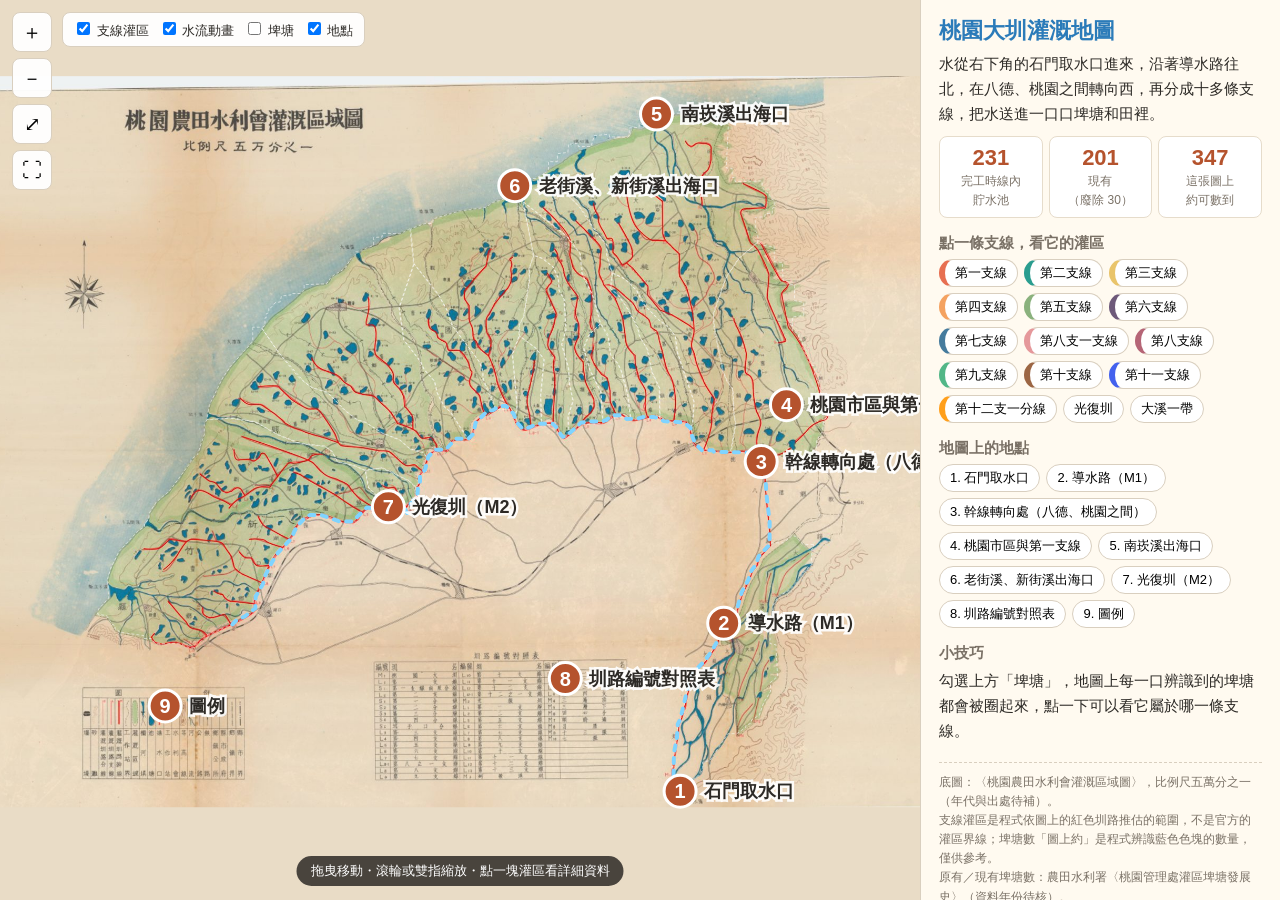
==== map.html @ bcb312eb "Add files via upload" ====
<!DOCTYPE html>
<html lang="zh-Hant">
<head>
<meta charset="utf-8">
<meta name="viewport" content="width=device-width, initial-scale=1">
<title>一水千田｜互動灌溉地圖</title>
<style>
  * { box-sizing: border-box; }
  html, body { margin: 0; height: 100%; font-family: "Microsoft JhengHei", "PingFang TC", sans-serif; color: #2d2a26; background: #2d2a26; }
  .app { display: flex; height: 100%; }
  .stage { position: relative; flex: 1; overflow: hidden; touch-action: none; cursor: grab; background: #e9dcc6; }
  .stage.dragging { cursor: grabbing; }
  svg { width: 100%; height: 100%; display: block; user-select: none; }

  /* ---- 圖層樣式 ---- */
  .rg { fill: rgba(255,255,255,0); stroke: rgba(255,255,255,.85); stroke-dasharray: 14 10; stroke-width: 3; cursor: pointer; transition: fill .2s; }
  .rg:hover { fill: rgba(43,123,185,.18); }
  .hide-regions .rg { stroke: none; }
  .flow { fill: none; stroke: #7fd4ff; stroke-linecap: round; stroke-dasharray: 24 36; animation: flow 1.6s linear infinite; pointer-events: none; }
  @keyframes flow { to { stroke-dashoffset: -60; } }
  .hide-flow .flow { display: none; }
  .pond { fill: rgba(43,123,185,0); stroke: #ffe066; stroke-width: 2.5; cursor: pointer; }
  .pond:hover, .pond.on { fill: rgba(255,224,102,.5); }
  .hide-ponds .pond { display: none; }
  .hide-pois .poi { display: none; }
  .poi { cursor: pointer; }
  .poi circle { fill: #b5532d; stroke: white; stroke-width: 3; }
  .poi text { fill: white; font-weight: bold; font-size: 20px; text-anchor: middle; dominant-baseline: central; pointer-events: none; }
  .poi .lb { fill: #2d2a26; font-size: 18px; text-anchor: start; paint-order: stroke; stroke: rgba(255,255,255,.9); stroke-width: 5px; font-weight: bold; }
  .poi.on circle { fill: #2b7bb9; }
  #dim { fill: rgba(20,18,15,.55); opacity: 0; pointer-events: none; transition: opacity .35s; }
  .selected #dim { opacity: 1; }
  #lift { transition: transform .45s cubic-bezier(.2,1.4,.4,1); pointer-events: none; }
  #liftEdge { fill: none; stroke: white; stroke-width: 5; }
  .branch { fill: #fff; stroke: #2b7bb9; stroke-width: 1.5; }

  /* ---- 控制列 ---- */
  .tools { position: absolute; left: 12px; top: 12px; display: flex; flex-direction: column; gap: 6px; z-index: 5; }
  .tools button, .layers { background: rgba(255,255,255,.95); border: 1px solid #d9cfbf; border-radius: 8px; font: inherit; }
  .tools button { width: 40px; height: 40px; font-size: 20px; cursor: pointer; }
  .layers { position: absolute; left: 62px; top: 12px; padding: 6px 10px; font-size: 13px; z-index: 5; display: flex; gap: 10px; flex-wrap: wrap; max-width: calc(100% - 80px); }
  .layers label { white-space: nowrap; cursor: pointer; }
  .hint { position: absolute; left: 50%; bottom: 14px; transform: translateX(-50%); background: rgba(45,42,38,.85); color: white;
          padding: 6px 14px; border-radius: 999px; font-size: 13px; z-index: 5; pointer-events: none; transition: opacity .5s; white-space: nowrap; }

  /* ---- 資訊面板 ---- */
  .panel { width: 360px; background: #fffaf0; overflow-y: auto; padding: 16px 18px; border-left: 1px solid #d9cfbf; }
  .panel h2 { margin: 0 0 4px; font-size: 22px; color: #2b7bb9; }
  .panel h3 { margin: 16px 0 6px; font-size: 15px; color: #7a7166; }
  .panel p { margin: 6px 0; line-height: 1.65; font-size: 15px; }
  .stats { display: grid; grid-template-columns: repeat(3,1fr); gap: 6px; margin: 10px 0; }
  .stat { background: white; border: 1px solid #e6dccb; border-radius: 8px; padding: 8px 4px; text-align: center; }
  .stat b { display: block; font-size: 22px; color: #b5532d; }
  .stat span { font-size: 12px; color: #7a7166; }
  .chips { display: flex; flex-wrap: wrap; gap: 6px; }
  .chip { border: 1px solid #d9cfbf; background: white; border-radius: 999px; padding: 4px 10px; font: inherit; font-size: 13px; cursor: pointer; }
  .chip:hover { border-color: #2b7bb9; color: #2b7bb9; }
  .bar { display: flex; height: 14px; border-radius: 7px; overflow: hidden; background: #eee; margin: 6px 0; }
  .bar i { display: block; }
  .uses { margin: 4px 0; padding-left: 18px; font-size: 14px; line-height: 1.6; }
  .tag { display: inline-block; font-size: 11px; padding: 1px 7px; border-radius: 999px; color: white; background: #6b7280; margin-left: 6px; vertical-align: middle; }
  .tag.ok { background: #2f855a; } .tag.wait { background: #d97706; }
  .back { margin-top: 12px; border: 0; background: #2b7bb9; color: white; padding: 8px 16px; border-radius: 999px; font: inherit; cursor: pointer; }
  .note { font-size: 12px; color: #7a7166; line-height: 1.6; margin-top: 18px; border-top: 1px dashed #d9cfbf; padding-top: 10px; }

  @media (max-width: 760px) {
    .app { flex-direction: column; }
    .panel { width: 100%; height: 42%; border-left: 0; border-top: 1px solid #d9cfbf; }
    .layers { font-size: 12px; }
  }
  @media (prefers-reduced-motion: reduce) { .flow { animation: none; } #lift { transition: none; } }
</style>
</head>
<body>
<div class="app">
  <div class="stage" id="stage">
    <svg id="map" viewBox="0 0 4796 3471" preserveAspectRatio="xMidYMid meet">
      <defs>
        <clipPath id="clipSel"><path id="clipPath" d=""/></clipPath>
        <filter id="shadow" x="-10%" y="-10%" width="120%" height="130%">
          <feDropShadow dx="10" dy="22" stdDeviation="14" flood-color="#000" flood-opacity=".55"/>
        </filter>
      </defs>
      <image id="base" href="images/ex-hero.jpg" x="0" y="0" width="4796" height="3471"/>
      <g id="regions"></g>
      <g id="flows"></g>
      <rect id="dim" x="-5000" y="-5000" width="15000" height="15000"/>
      <g id="lift">
        <g filter="url(#shadow)">
          <image id="liftImg" href="images/ex-hero.jpg" x="0" y="0" width="4796" height="3471" clip-path="url(#clipSel)"/>
        </g>
        <path id="liftEdge" d=""/>
        <g id="liftBranch"></g>
      </g>
      <g id="ponds"></g>
      <g id="pois"></g>
    </svg>
    <div class="tools">
      <button id="zin" title="放大">＋</button>
      <button id="zout" title="縮小">－</button>
      <button id="zfit" title="看全圖">⤢</button>
      <button id="zfull" title="全螢幕">⛶</button>
    </div>
    <div class="layers">
      <label><input type="checkbox" data-layer="regions" checked> 支線灌區</label>
      <label><input type="checkbox" data-layer="flow" checked> 水流動畫</label>
      <label><input type="checkbox" data-layer="ponds"> 埤塘</label>
      <label><input type="checkbox" data-layer="pois" checked> 地點</label>
    </div>
    <div class="hint" id="hint">拖曳移動・滾輪或雙指縮放・點一塊灌區看詳細資料</div>
  </div>
  <aside class="panel" id="panel"></aside>
</div>

<script>
/* =========================================================
   1. 資料
   - MAP：程式從地圖辨識出來的灌區範圍、水路、埤塘位置
   - BRANCH：每條支線的資料（埤塘數取自〈桃園管理處灌區埤塘發展史〉，經企劃書整理）
   - POI：地圖上的地點說明
   要改文字，改 BRANCH 和 POI 就好。
   ========================================================= */
const MAP = {"regions": {"L1": "M3814,790L3726,864L3662,960L3604,1130L3608,1194L3650,1402L3670,1450L3696,1486L3702,1608L3710,1648L3688,1784L3776,1788L3806,1802L3834,1832L3850,1832L3850,1812L3876,1804L3958,1804L3996,1828L4092,1818L4092,1732L4122,1684L4126,1636L4146,1618L4154,1564L4116,1524L4100,1446L4084,1420L4084,1376L4064,1370L4026,1286L4024,1256L4008,1248L4008,1222L3978,1210L3978,1144L4032,1136L4032,1074L3988,1066L3988,990L3962,990L3956,978L3934,970L3930,884L3892,882L3892,810L3838,804L3828,790Z", "L2": "M2916,324L2912,362L2864,368L2862,406L2820,406L2820,444L2806,460L2968,620L3010,676L3032,720L3098,802L3098,852L3122,932L3188,966L3240,1018L3276,1086L3348,1160L3378,1178L3422,1232L3434,1314L3512,1546L3506,1644L3490,1684L3510,1748L3548,1774L3684,1786L3708,1648L3700,1608L3694,1486L3668,1450L3648,1402L3606,1194L3602,1130L3660,960L3724,864L3814,788L3814,754L3802,732L3802,670L3846,668L3850,652L3882,652L3884,626L3892,624L3892,590L3876,582L3866,554L3850,548L3834,526L3834,498L3706,500L3704,482L3692,480L3692,438L3664,436L3674,236L3670,222L3600,212L3542,190L3474,176L3394,176L3392,186L3360,192L3320,230L3252,230L3250,244L3204,246L3204,284L3194,290L3110,288L3108,276L3038,282L3022,334L2962,334L2960,318Z", "L3": "M3124,936L3116,1008L3152,1040L3192,1096L3244,1192L3254,1236L3294,1306L3312,1404L3348,1480L3350,1624L3370,1636L3472,1644L3490,1682L3504,1644L3510,1546L3432,1314L3422,1236L3392,1194L3348,1162L3274,1086L3238,1018L3178,960Z", "L4": "M2670,508L2698,594L2906,758L2972,844L2984,948L3034,1048L3068,1174L3102,1226L3116,1324L3150,1364L3166,1398L3198,1514L3212,1634L3284,1622L3348,1624L3346,1480L3310,1404L3288,1294L3252,1236L3242,1192L3190,1096L3150,1040L3114,1008L3122,934L3096,852L3096,802L3040,734L2966,620L2804,460L2758,486L2732,486L2714,504Z", "L5": "M3068,1176L3018,1222L2988,1290L3018,1396L3070,1500L3080,1646L3124,1618L3184,1618L3210,1634L3196,1514L3164,1398L3148,1364L3114,1324L3106,1244Z", "L6": "M2700,598L2750,850L2790,864L2844,906L2868,962L2872,1020L2896,1060L2904,1204L2884,1274L2916,1386L2922,1466L2938,1542L2914,1616L2918,1704L2974,1654L3078,1648L3068,1500L3016,1396L2986,1290L3008,1234L3066,1176L3026,1032L2978,936L2968,840L2906,760Z", "L7": "M2750,852L2730,912L2730,974L2704,1140L2682,1182L2682,1232L2762,1292L2800,1346L2784,1516L2788,1652L2846,1652L2874,1708L2900,1716L2914,1706L2912,1616L2936,1542L2920,1466L2914,1386L2882,1274L2902,1204L2894,1060L2870,1020L2866,962L2842,906L2790,866Z", "L8-1": "M2682,1234L2650,1320L2672,1580L2656,1628L2688,1676L2724,1678L2786,1652L2782,1516L2798,1346L2762,1294Z", "L8": "M2668,508L2644,508L2644,568L2638,574L2556,600L2522,624L2398,640L2276,676L2270,700L2234,700L2166,724L2182,890L2292,1028L2342,1116L2364,1184L2494,1358L2508,1396L2512,1444L2544,1506L2570,1582L2636,1584L2654,1622L2668,1590L2670,1544L2648,1320L2680,1234L2680,1182L2702,1140L2728,974L2728,912L2748,854L2700,602Z", "L9": "M2182,892L2112,1100L2134,1252L2214,1356L2230,1392L2280,1448L2292,1502L2326,1570L2354,1592L2442,1726L2464,1688L2472,1644L2570,1584L2510,1444L2506,1396L2492,1358L2362,1184L2340,1116L2302,1046Z", "L10": "M2162,724L2116,748L2032,746L2030,764L1990,766L1990,804L1942,822L1928,834L1904,834L1902,852L1880,868L1856,912L1790,952L1766,986L1660,990L1660,1016L1644,1032L1602,1032L1600,1038L1552,1044L1546,1072L1522,1076L1502,1100L1492,1100L1492,1124L1480,1128L1480,1146L1474,1148L1474,1184L1458,1194L1538,1310L1664,1456L1698,1478L1770,1500L1856,1588L1914,1632L1950,1642L2032,1694L2114,1726L2164,1770L2222,1784L2246,1810L2276,1782L2340,1780L2368,1730L2438,1726L2352,1592L2324,1570L2290,1502L2278,1448L2228,1392L2212,1356L2132,1252L2110,1100L2180,892Z", "L11": "M1416,1192L1416,1260L1310,1378L1270,1438L1210,1562L1198,1630L1306,1622L1428,1640L1536,1702L1644,1744L1758,1756L1794,1782L1818,1830L1902,1850L1946,1870L2034,1860L2158,1920L2200,1960L2208,1896L2234,1862L2246,1814L2222,1786L2164,1772L2114,1728L2032,1696L1950,1644L1914,1634L1856,1590L1770,1502L1698,1480L1632,1428L1536,1310L1456,1192ZM0,0L0,1050L8,1054L8,0Z", "L12-1": "M1952,1872L1966,1952L1988,1978L2044,2020L2056,2062L2108,2070L2134,2062L2196,1992L2200,1962L2158,1922L2028,1860Z", "GF": "M2044,2024L1964,1952L1950,1872L1902,1852L1818,1832L1792,1782L1758,1758L1644,1746L1536,1704L1428,1642L1306,1624L1198,1632L1186,1654L1186,1702L1154,1796L1124,1820L1122,1832L1022,1968L958,2022L926,2072L922,2102L902,2128L902,2140L872,2158L780,2258L742,2336L726,2390L732,2478L684,2530L680,2554L722,2562L750,2604L762,2608L762,2626L772,2626L784,2640L898,2656L900,2670L934,2670L948,2688L966,2694L1068,2692L1114,2714L1132,2714L1200,2656L1348,2588L1420,2546L1428,2522L1428,2468L1462,2410L1490,2334L1528,2268L1574,2224L1602,2186L1622,2140L1646,2112L1696,2088L1764,2088L1848,2120L1896,2120L1964,2052L2024,2052L2054,2062ZM0,1052L0,2848L8,2848L8,1056Z", "DX": "M4078,2224L4030,2224L3994,2184L3974,2184L3936,2216L3868,2216L3862,2236L3820,2282L3808,2320L3784,2352L3772,2392L3740,2452L3714,2544L3684,2576L3646,2592L3630,2608L3620,2692L3564,2778L3502,2838L3480,2908L3458,3022L3436,3078L3418,3238L3406,3284L3418,3346L3422,3468L3472,3468L3478,3358L3542,3312L3552,3288L3552,3256L3586,3250L3672,3122L3714,3122L3756,3092L3758,3082L3778,3074L3786,3054L3820,3036L3842,2974L3874,2922L3874,2878L3908,2850L3900,2700L3872,2694L3872,2600L3888,2510L3910,2472L3968,2438L4036,2350L4068,2320L4070,2246L4078,2240Z"}, "branches": {"L1": "M3692,1142L3694,1164L3734,1246L3738,1268L3752,1310L3752,1346L3746,1374L3748,1406L3758,1420L3768,1424L3776,1432L3784,1450L3786,1502L3794,1570L3800,1592L3814,1618L3822,1644L3804,1704L3804,1758L3810,1778L3816,1786L3816,1802L3832,1818L3918,1802L3964,1778L3974,1770L3974,1762L3962,1760L3930,1782L3906,1792L3848,1802L3830,1808L3828,1806L3828,1778L3816,1754L3814,1724L3818,1702L3832,1660L3832,1628L3812,1584L3804,1552L3798,1510L3796,1446L3784,1418L3760,1400L3764,1306L3746,1242L3706,1156L3706,1146L3700,1142Z", "L2": "M3178,466L3178,518L3190,604L3202,656L3212,686L3226,714L3246,738L3252,750L3258,754L3262,764L3274,776L3294,778L3306,784L3370,786L3434,848L3436,954L3450,974L3464,1002L3468,1004L3470,1018L3480,1040L3500,1132L3504,1174L3502,1184L3414,1128L3386,1118L3368,1106L3354,1104L3340,1088L3340,1078L3336,1078L3334,1072L3328,1072L3314,1056L3314,1048L3308,1046L3308,1040L3304,1038L3302,1020L3298,1018L3296,990L3226,906L3202,886L3224,862L3222,818L3212,790L3160,694L3148,692L3148,704L3188,774L3206,810L3212,832L3210,858L3182,882L3174,886L3170,884L3150,850L3132,832L3130,806L3134,804L3134,790L3130,772L3122,764L3104,764L3098,758L3090,738L3076,718L3064,692L3062,660L3044,624L3040,596L3030,596L3030,624L3036,642L3052,670L3050,692L3092,776L3108,778L3120,788L3122,844L3142,864L3166,906L3180,904L3180,900L3188,894L3216,918L3216,924L3220,924L3236,940L3236,944L3286,1000L3286,1044L3346,1116L3386,1130L3420,1148L3476,1182L3504,1204L3504,1220L3492,1268L3494,1294L3506,1320L3514,1360L3524,1390L3552,1458L3600,1532L3590,1590L3586,1664L3572,1714L3554,1758L3554,1768L3566,1768L3588,1708L3598,1668L3600,1608L3604,1598L3606,1572L3610,1570L3612,1526L3562,1446L3534,1378L3518,1314L3504,1282L3504,1270L3516,1222L3514,1152L3506,1106L3524,1090L3524,1082L3514,1082L3506,1090L3502,1088L3494,1044L3480,996L3448,944L3446,836L3378,772L3366,742L3366,586L3324,556L3312,556L3312,564L3346,590L3356,602L3356,752L3360,766L3364,770L3362,774L3318,774L3316,770L3308,770L3284,754L3244,714L3228,688L3208,630L3198,580L3190,514L3188,466Z", "L3": "M3116,986L3118,1002L3146,1020L3208,1074L3220,1088L3232,1114L3290,1158L3298,1176L3300,1194L3316,1210L3324,1210L3328,1214L3328,1224L3336,1234L3344,1276L3354,1304L3360,1342L3364,1348L3366,1366L3370,1374L3370,1388L3396,1432L3410,1480L3416,1518L3416,1588L3408,1632L3422,1632L3426,1602L3428,1534L3420,1460L3416,1456L3414,1440L3394,1404L3380,1366L3364,1292L3350,1252L3350,1238L3342,1210L3336,1202L3312,1186L3306,1160L3300,1148L3270,1122L3264,1122L3244,1104L3228,1074L3210,1056L3142,998Z", "L4": "M2946,682L2946,694L2992,738L3008,758L3012,758L3020,766L3020,770L3050,800L3056,812L3062,816L3058,896L3054,910L3056,948L3078,998L3130,1058L3162,1136L3172,1184L3182,1272L3190,1292L3222,1330L3222,1340L3226,1344L3226,1370L3232,1386L3232,1400L3236,1406L3238,1426L3254,1460L3266,1476L3276,1500L3276,1528L3272,1554L3268,1556L3268,1576L3274,1580L3274,1592L3280,1610L3292,1610L3292,1600L3284,1572L3284,1544L3288,1520L3286,1486L3256,1434L3236,1358L3236,1320L3212,1296L3192,1260L3186,1198L3174,1130L3142,1048L3098,998L3108,996L3118,1000L3118,986L3090,986L3066,936L3064,924L3070,908L3074,810L3054,780L2958,684Z", "L5": "M3030,1270L3030,1278L3024,1288L3024,1298L3016,1314L3016,1334L3036,1380L3064,1418L3084,1430L3094,1440L3106,1492L3106,1550L3130,1600L3146,1602L3118,1542L3116,1478L3104,1426L3082,1412L3066,1396L3034,1344L3030,1314L3040,1290L3040,1270Z", "L6": "M2844,814L2844,826L2856,846L2858,870L2870,886L2882,910L2894,962L2906,986L2952,1050L2946,1088L2942,1092L2940,1106L2940,1150L2944,1152L2946,1160L2950,1162L2956,1174L2958,1212L2956,1236L2946,1252L2940,1270L2938,1296L2948,1324L2962,1344L2978,1360L2978,1402L2984,1416L2988,1452L3004,1490L3030,1538L3028,1570L3014,1592L2984,1618L2978,1636L2992,1634L3026,1600L3042,1574L3040,1526L3000,1446L2990,1386L2990,1352L2964,1322L2950,1292L2952,1274L2968,1244L2968,1168L2952,1122L2964,1056L2964,1040L2926,990L2908,960L2900,940L2894,904L2886,888L2888,870L2884,866L2872,864L2872,854L2868,852L2868,840L2860,822L2854,814Z", "L7": "M2810,928L2808,948L2814,950L2814,958L2824,966L2826,976L2802,1004L2802,1020L2824,1074L2848,1122L2844,1158L2816,1240L2812,1242L2810,1264L2814,1296L2830,1322L2840,1332L2836,1384L2842,1418L2844,1458L2838,1608L2834,1620L2834,1642L2846,1642L2854,1492L2854,1414L2848,1382L2848,1364L2852,1362L2850,1346L2854,1344L2854,1326L2826,1288L2822,1278L2826,1244L2844,1206L2852,1180L2854,1162L2862,1146L2862,1118L2836,1066L2826,1036L2820,1028L2820,1020L2816,1018L2826,996L2838,984L2840,968L2820,930Z", "L8-1": "M2758,1344L2748,1344L2746,1348L2742,1398L2712,1520L2712,1558L2722,1596L2730,1654L2740,1652L2740,1630L2724,1558L2724,1524L2750,1420L2752,1392L2756,1388Z", "L8": "M2538,814L2528,830L2526,856L2518,894L2462,954L2414,1014L2414,1062L2426,1076L2436,1096L2436,1156L2440,1172L2452,1196L2458,1250L2472,1266L2478,1290L2482,1290L2506,1314L2530,1332L2552,1384L2554,1398L2558,1402L2558,1410L2562,1414L2572,1466L2590,1510L2612,1556L2630,1560L2628,1548L2620,1538L2618,1528L2614,1526L2610,1508L2604,1504L2602,1492L2598,1490L2598,1482L2592,1470L2588,1468L2578,1436L2570,1394L2560,1364L2542,1328L2544,1314L2550,1306L2550,1298L2546,1296L2552,1280L2552,1246L2542,1224L2532,1212L2528,1162L2534,1144L2544,1134L2566,1090L2588,1060L2632,1010L2644,988L2650,944L2646,912L2650,904L2650,880L2646,870L2652,864L2652,854L2640,854L2630,864L2630,876L2638,884L2638,950L2632,980L2622,998L2612,1008L2612,1012L2590,1038L2580,1040L2580,1048L2558,1074L2518,1148L2516,1190L2520,1218L2532,1244L2540,1254L2540,1276L2530,1314L2500,1288L2492,1278L2482,1254L2470,1242L2464,1192L2448,1154L2448,1082L2426,1050L2428,1020L2438,1012L2442,1002L2456,984L2470,972L2486,950L2524,912L2530,902L2538,854L2542,850L2548,826L2552,824L2552,814Z", "L9": "M2244,1146L2242,1168L2248,1196L2256,1206L2270,1214L2276,1214L2282,1220L2286,1240L2294,1250L2330,1272L2336,1300L2342,1306L2392,1306L2404,1318L2410,1330L2418,1334L2436,1368L2442,1396L2450,1406L2440,1438L2434,1440L2434,1448L2440,1454L2442,1472L2482,1514L2488,1524L2496,1568L2506,1596L2520,1594L2520,1588L2510,1568L2500,1516L2496,1508L2458,1470L2452,1460L2450,1446L2460,1420L2460,1396L2452,1386L2444,1350L2426,1320L2402,1296L2352,1294L2344,1282L2340,1262L2332,1254L2302,1238L2290,1208L2276,1202L2262,1190L2256,1176L2254,1146Z", "L10": "M1960,1044L1958,1058L1962,1084L1956,1128L1948,1156L1948,1180L1956,1186L1980,1184L1992,1200L1994,1248L1988,1288L1990,1322L2012,1350L2020,1352L2036,1366L2040,1366L2068,1398L2076,1414L2076,1452L2116,1502L2126,1524L2130,1570L2164,1610L2170,1624L2170,1662L2168,1664L2156,1660L2150,1652L2138,1652L2130,1646L2116,1646L2114,1640L2110,1640L2102,1632L2078,1592L1998,1514L1990,1512L1984,1506L1950,1506L1930,1502L1926,1496L1912,1496L1902,1488L1892,1470L1854,1446L1826,1416L1808,1406L1748,1386L1732,1376L1710,1352L1698,1330L1690,1330L1690,1344L1694,1354L1720,1388L1732,1392L1734,1396L1780,1412L1788,1412L1808,1422L1848,1460L1868,1470L1896,1504L1936,1516L1974,1520L1994,1530L2064,1598L2098,1654L2144,1668L2178,1684L2210,1722L2244,1724L2246,1720L2258,1720L2274,1740L2280,1752L2282,1766L2294,1766L2294,1746L2288,1734L2268,1710L2244,1708L2220,1712L2212,1704L2202,1686L2182,1670L2182,1622L2178,1606L2146,1566L2146,1552L2140,1550L2144,1548L2140,1518L2132,1506L2130,1496L2088,1444L2088,1408L2080,1390L2066,1370L2020,1332L2002,1312L2000,1284L2006,1244L2006,1210L2002,1188L1988,1174L1962,1174L1958,1168L1972,1108L1970,1048L1968,1044Z", "L11": "M1346,1526L1346,1534L1354,1536L1368,1550L1384,1560L1398,1564L1442,1562L1458,1568L1516,1608L1540,1628L1562,1654L1572,1656L1580,1664L1586,1664L1588,1668L1594,1668L1608,1676L1640,1684L1658,1694L1700,1708L1744,1718L1814,1742L1826,1756L1836,1760L1940,1768L2006,1782L2052,1784L2066,1792L2108,1832L2132,1850L2142,1854L2178,1850L2210,1874L2216,1874L2220,1870L2220,1862L2200,1848L2194,1840L2170,1838L2148,1842L2140,1838L2078,1782L2064,1774L2018,1772L1944,1756L1856,1750L1854,1746L1836,1744L1828,1736L1818,1716L1814,1698L1798,1670L1752,1600L1732,1578L1700,1570L1684,1574L1654,1560L1642,1550L1634,1548L1628,1540L1622,1540L1618,1532L1602,1524L1538,1464L1504,1462L1436,1468L1436,1478L1454,1482L1470,1482L1472,1476L1480,1474L1484,1478L1498,1478L1500,1474L1532,1478L1586,1532L1636,1566L1672,1584L1718,1586L1736,1604L1776,1662L1798,1698L1808,1724L1802,1726L1756,1708L1692,1692L1646,1672L1612,1662L1578,1644L1524,1596L1468,1556L1454,1552L1410,1550L1406,1546L1394,1544L1392,1540L1380,1540L1360,1522L1352,1522Z", "L12-1": "M2024,1936L2024,1944L2044,1958L2082,1958L2088,1964L2100,1990L2098,2000L2104,2002L2118,2028L2128,2034L2128,2044L2136,2048L2144,2032L2110,1980L2100,1954L2088,1944L2056,1948L2034,1936Z", "GF": "M928,2668L944,2692L962,2698L992,2700L1020,2694L1058,2694L1110,2718L1136,2718L1166,2688L1182,2676L1186,2676L1204,2660L1308,2612L1308,2600L1314,2594L1314,2590L1288,2550L1264,2550L1230,2562L1208,2562L1198,2558L1184,2544L1186,2522L1182,2520L1182,2516L1172,2516L1170,2548L1174,2556L1192,2572L1234,2574L1272,2562L1290,2580L1300,2596L1298,2600L1280,2606L1274,2612L1234,2628L1200,2646L1184,2630L1170,2622L1136,2616L1120,2608L1112,2600L1104,2584L1066,2544L1018,2486L1010,2486L1010,2502L1094,2596L1106,2616L1128,2628L1158,2632L1166,2636L1184,2656L1162,2670L1138,2696L1134,2696L1132,2692L1122,2692L1122,2700L1126,2702L1124,2704L1110,2702L1064,2682L1048,2680L1014,2682L990,2688L960,2684L948,2674L942,2664L952,2652L954,2640L942,2640L928,2656ZM1224,2440L1226,2450L1250,2462L1264,2464L1280,2484L1300,2496L1420,2510L1418,2496L1306,2484L1294,2476L1270,2450L1250,2448L1234,2438ZM1344,2246L1346,2264L1362,2282L1374,2290L1402,2292L1418,2318L1430,2328L1478,2330L1486,2328L1494,2316L1494,2310L1490,2310L1484,2316L1458,2320L1440,2316L1430,2308L1414,2280L1382,2278L1352,2250L1352,2246ZM1394,2192L1394,2202L1442,2202L1444,2206L1454,2206L1456,2210L1472,2212L1474,2216L1538,2238L1546,2238L1552,2232L1552,2228L1502,2212L1472,2194L1446,2190ZM894,2236L894,2250L956,2250L982,2242L1022,2204L1086,2214L1038,2286L1000,2326L986,2336L990,2352L1002,2352L1004,2348L1010,2348L1016,2342L1016,2338L1026,2332L1032,2324L1032,2318L1038,2316L1044,2302L1048,2300L1090,2232L1116,2206L1154,2204L1242,2212L1256,2220L1262,2220L1268,2226L1268,2230L1274,2234L1306,2280L1322,2334L1320,2342L1310,2346L1310,2354L1318,2354L1326,2348L1332,2348L1356,2366L1444,2406L1454,2408L1458,2400L1458,2394L1452,2394L1374,2360L1350,2344L1332,2326L1322,2282L1316,2268L1308,2260L1280,2214L1262,2204L1250,2202L1240,2192L1238,2178L1234,2176L1234,2168L1228,2154L1220,2154L1220,2166L1232,2192L1230,2200L1160,2194L1150,2190L1120,2190L1100,2200L1084,2200L1048,2194L1046,2190L1012,2190L1000,2200L1000,2206L984,2216L972,2230L956,2234L954,2238ZM1434,2082L1434,2092L1444,2114L1458,2134L1468,2142L1570,2196L1576,2202L1580,2202L1586,2196L1586,2188L1476,2130L1456,2106L1446,2084ZM1604,1872L1604,1884L1640,1898L1682,1926L1790,1984L1886,2050L1918,2068L1924,2068L1930,2062L1926,2054L1864,2018L1818,1986L1816,1980L1810,1980L1738,1938L1724,1934L1720,1928L1676,1906L1652,1888L1632,1878ZM1114,1998L1114,2008L1124,2008L1144,1980L1158,1972L1172,1972L1192,1980L1230,2004L1268,2018L1302,2038L1296,2044L1296,2054L1308,2054L1354,2008L1366,2006L1380,1998L1426,1964L1452,1954L1502,1954L1554,1882L1588,1842L1622,1842L1676,1828L1694,1838L1742,1888L1756,1898L1792,1914L1806,1916L1808,1920L1828,1926L1860,1944L1874,1964L1858,1968L1858,1978L1884,1974L1900,1994L1924,2016L1962,2040L1986,2040L1986,2036L1946,2012L1920,1992L1896,1966L1900,1964L1900,1956L1888,1956L1870,1932L1818,1906L1770,1890L1746,1872L1706,1828L1692,1820L1694,1812L1702,1804L1728,1798L1750,1798L1748,1788L1694,1786L1692,1794L1684,1800L1682,1806L1676,1812L1670,1812L1558,1768L1370,1704L1360,1704L1358,1714L1380,1724L1386,1724L1388,1728L1402,1728L1404,1734L1410,1734L1412,1738L1426,1736L1432,1740L1432,1744L1440,1744L1442,1748L1456,1746L1472,1758L1488,1758L1494,1764L1502,1764L1524,1774L1534,1774L1538,1778L1562,1784L1566,1788L1590,1794L1594,1798L1618,1804L1656,1820L1640,1822L1636,1826L1582,1828L1534,1882L1486,1798L1476,1786L1468,1782L1452,1784L1446,1790L1440,1804L1422,1818L1404,1816L1402,1812L1356,1814L1340,1798L1340,1792L1336,1790L1332,1778L1332,1768L1316,1766L1316,1774L1320,1776L1324,1812L1338,1826L1388,1824L1400,1826L1410,1832L1424,1832L1444,1820L1452,1812L1456,1802L1464,1796L1474,1806L1492,1836L1524,1898L1496,1932L1496,1938L1490,1944L1480,1944L1476,1940L1476,1934L1450,1936L1448,1944L1432,1946L1414,1954L1382,1978L1376,1974L1364,1954L1346,1946L1324,1948L1304,1966L1286,1968L1264,1950L1244,1924L1216,1916L1196,1904L1172,1882L1160,1882L1160,1894L1200,1924L1232,1934L1258,1966L1274,1978L1310,1978L1342,1958L1358,1970L1366,1988L1338,2002L1314,2024L1304,2022L1302,2018L1282,2008L1250,1996L1248,1992L1242,1992L1240,1988L1234,1988L1232,1984L1222,1982L1200,1968L1170,1958L1150,1958L1124,1980Z"}, "trunk": {"t1": "M3440,3370L3440,3350L3414,3324L3416,3212L3430,3142L3434,3076L3446,3054L3474,2934L3482,2916L3482,2894L3492,2874L3498,2842L3562,2776L3594,2732L3620,2686L3624,2624L3648,2600L3664,2592L3712,2542L3738,2450L3770,2390L3782,2350L3806,2318L3818,2280L3870,2224L3870,2114L3854,1978L3848,1848L3830,1830", "t2": "M3830,1830L3796,1798L3758,1786L3606,1784L3598,1776L3548,1776L3516,1744L3502,1708L3494,1670L3464,1644L3368,1638L3348,1626L3320,1618L3272,1618L3244,1626L3192,1628L3166,1610L3122,1610L3096,1632L3074,1640L3008,1640L2974,1646L2924,1692L2896,1712L2888,1712L2878,1702L2866,1676L2840,1650L2772,1650L2712,1674L2696,1674L2670,1644L2654,1602L2618,1566L2584,1566L2558,1586L2546,1588L2532,1600L2518,1602L2474,1646L2462,1700L2442,1720L2378,1722L2332,1774L2282,1774L2250,1806L2234,1868L2210,1898L2210,1936L2200,1958L2198,1994L2138,2060L2150,2074", "t3": "M2150,2074L2138,2062L2042,2062L2004,2050L1958,2048L1890,2114L1828,2114L1742,2084L1688,2084L1672,2090L1634,2128L1614,2160L1600,2194L1536,2262L1508,2306L1476,2370L1464,2412L1430,2470L1428,2526L1380,2564L1338,2584L1316,2606L1330,2620"}, "ponds": [[3261, 234, 5.6, "L2"], [3042, 287, 7.3, "L2"], [3103, 293, 4.8, "L2"], [3064, 294, 3.9, "L2"], [2931, 322, 4.4, "L2"], [2869, 372, 4.5, "L2"], [3181, 459, 19.5, "L2"], [3126, 516, 18.7, "L2"], [2647, 510, 3.9, "L8"], [3317, 540, 15.8, "L2"], [3362, 568, 17.0, "L2"], [2790, 606, 14.5, "L4"], [3025, 601, 13.0, "L2"], [3821, 609, 10.2, "L2"], [2516, 638, 7.0, "L8"], [3249, 660, 20.0, "L2"], [3302, 674, 21.4, "L2"], [2936, 668, 15.5, "L4"], [3044, 665, 10.4, "L2"], [2820, 672, 12.2, "L4"], [3150, 679, 14.4, "L2"], [3447, 698, 14.7, "L2"], [3022, 692, 4.4, "L2"], [2858, 712, 12.2, "L4"], [3499, 714, 13.5, "L2"], [3019, 742, 11.2, "L4"], [3382, 750, 11.5, "L2"], [3237, 763, 19.8, "L2"], [2042, 755, 9.4, "L10"], [2971, 751, 4.1, "L4"], [2618, 765, 9.9, "L8"], [3469, 769, 10.0, "L2"], [3180, 812, 18.3, "L2"], [2522, 801, 12.5, "L8"], [2836, 812, 14.0, "L6"], [3116, 809, 11.7, "L2"], [2501, 823, 10.4, "L8"], [3057, 830, 8.5, "L4"], [2557, 851, 11.3, "L8"], [2845, 848, 11.1, "L6"], [2664, 847, 8.7, "L8"], [3585, 856, 11.7, "L2"], [3466, 908, 20.0, "L2"], [3118, 909, 12.0, "L2"], [2412, 927, 18.2, "L8"], [2659, 924, 11.7, "L8"], [2700, 928, 10.8, "L8"], [2801, 930, 12.1, "L7"], [2836, 952, 10.4, "L7"], [2913, 956, 9.6, "L6"], [3572, 960, 12.5, "L2"], [3043, 978, 8.3, "L4"], [3628, 958, 9.6, "L2"], [2658, 963, 12.1, "L8"], [2436, 981, 13.8, "L8"], [3264, 990, 11.5, "L2"], [2461, 1012, 12.9, "L8"], [2411, 1021, 11.7, "L8"], [2838, 1022, 15.3, "L7"], [3134, 1028, 13.6, "L4"], [2596, 1027, 10.4, "L8"], [3386, 1036, 19.1, "L2"], [1950, 1047, 15.0, "L10"], [3010, 1057, 15.3, "L6"], [1602, 1047, 4.2, "L10"], [3232, 1055, 9.6, "L3"], [3467, 1060, 16.5, "L2"], [3512, 1065, 16.3, "L2"], [3597, 1063, 17.0, "L2"], [2940, 1055, 8.7, "L6"], [1831, 1065, 11.0, "L10"], [3359, 1071, 15.3, "L2"], [3265, 1079, 14.0, "L3"], [1529, 1087, 12.7, "L10"], [1507, 1093, 4.8, "L10"], [3381, 1105, 13.1, "L2"], [2481, 1115, 17.3, "L8"], [3675, 1116, 14.8, "L1"], [1512, 1109, 5.2, "L10"], [2426, 1120, 11.5, "L8"], [2250, 1129, 14.8, "L9"], [2365, 1131, 23.2, "L8"], [3495, 1134, 13.1, "L2"], [3545, 1135, 17.1, "L2"], [2549, 1139, 13.4, "L8"], [1667, 1148, 18.5, "L10"], [2831, 1139, 16.0, "L7"], [3190, 1139, 13.3, "L4"], [1991, 1165, 18.6, "L10"], [3641, 1162, 5.0, "L1"], [3745, 1170, 17.6, "L1"], [2649, 1177, 21.4, "L8"], [3158, 1189, 14.9, "L4"], [3050, 1183, 11.3, "L6"], [2950, 1190, 12.6, "L6"], [2280, 1196, 15.1, "L9"], [2495, 1202, 13.6, "L8"], [2712, 1203, 11.5, "L7"], [2780, 1193, 4.9, "L7"], [3617, 1203, 4.1, "L1"], [2578, 1213, 8.5, "L8"], [1761, 1225, 13.4, "L10"], [3025, 1227, 11.0, "L5"], [2817, 1230, 7.0, "L7"], [2947, 1242, 11.0, "L6"], [3470, 1241, 9.2, "L2"], [3554, 1254, 17.6, "L2"], [3727, 1258, 16.7, "L1"], [2922, 1259, 12.7, "L6"], [3072, 1257, 12.5, "L5"], [2493, 1261, 8.7, "L8"], [2621, 1268, 13.7, "L8"], [2371, 1274, 13.6, "L9"], [2463, 1274, 13.0, "L8"], [2836, 1274, 13.7, "L7"], [2412, 1283, 17.3, "L9"], [1885, 1290, 24.3, "L10"], [2242, 1282, 13.5, "L9"], [3916, 1283, 3.9, "L1"], [2530, 1300, 10.5, "L8"], [3491, 1304, 11.7, "L2"], [1829, 1303, 11.9, "L10"], [3611, 1309, 11.5, "L2"], [2636, 1311, 10.5, "L8"], [3798, 1310, 12.6, "L1"], [3016, 1309, 8.4, "L5"], [1975, 1319, 12.4, "L10"], [2360, 1328, 17.9, "L9"], [2749, 1330, 14.4, "L8-1"], [3351, 1324, 10.8, "L3"], [1685, 1330, 13.2, "L10"], [3085, 1341, 17.8, "L5"], [1848, 1338, 13.7, "L10"], [2980, 1332, 6.1, "L6"], [3278, 1345, 16.7, "L4"], [2601, 1358, 14.6, "L8"], [2069, 1353, 13.8, "L10"], [3703, 1347, 9.0, "L1"], [3574, 1360, 20.7, "L2"], [2299, 1362, 8.3, "L9"], [2510, 1380, 13.5, "L8"], [3216, 1374, 15.3, "L4"], [1784, 1386, 14.2, "L10"], [3646, 1380, 10.8, "L2"], [1678, 1388, 14.2, "L10"], [2149, 1395, 14.2, "L10"], [2545, 1400, 10.9, "L8"], [2861, 1393, 9.2, "L7"], [3822, 1411, 11.3, "L1"], [2739, 1403, 7.3, "L8-1"], [3731, 1409, 12.6, "L1"], [2336, 1412, 11.3, "L9"], [1526, 1418, 14.6, "L11"], [1450, 1433, 17.6, "L11"], [2977, 1426, 12.8, "L6"], [1796, 1417, 4.2, "L10"], [2063, 1435, 15.3, "L10"], [3269, 1435, 17.2, "L4"], [1600, 1436, 15.1, "L11"], [2402, 1436, 14.0, "L9"], [3492, 1438, 12.0, "L2"], [2100, 1447, 11.3, "L10"], [1776, 1460, 15.9, "L10"], [2638, 1461, 12.7, "L8"], [3089, 1465, 17.6, "L5"], [1423, 1470, 18.2, "L11"], [2611, 1479, 14.7, "L8"], [2128, 1474, 11.9, "L10"], [2161, 1480, 11.5, "L10"], [3304, 1481, 12.8, "L4"], [2488, 1485, 12.6, "L9"], [2554, 1481, 11.0, "L8"], [1849, 1491, 17.7, "L10"], [1941, 1489, 13.3, "L10"], [3223, 1487, 14.2, "L4"], [2843, 1498, 6.8, "L7"], [3616, 1507, 13.8, "L2"], [2710, 1505, 11.1, "L8-1"], [2853, 1499, 3.9, "L7"], [1525, 1513, 14.4, "L11"], [3403, 1509, 10.2, "L3"], [3078, 1523, 15.2, "L5"], [3765, 1524, 14.8, "L1"], [2017, 1529, 11.6, "L10"], [3255, 1526, 16.5, "L4"], [2352, 1538, 21.5, "L9"], [2468, 1546, 16.2, "L9"], [3313, 1528, 11.9, "L4"], [3596, 1537, 10.0, "L2"], [1709, 1551, 20.6, "L11"], [1807, 1543, 12.7, "L11"], [2818, 1566, 28.0, "L7"], [1333, 1548, 17.0, "L11"], [3859, 1545, 14.1, "L1"], [1583, 1549, 14.5, "L11"], [2549, 1559, 14.0, "L9"], [3132, 1556, 10.4, "L5"], [3816, 1558, 12.4, "L1"], [2522, 1578, 15.8, "L9"], [3465, 1560, 8.4, "L3"], [2369, 1572, 13.8, "L9"], [3018, 1579, 11.6, "L6"], [3561, 1576, 12.8, "L2"], [3157, 1579, 9.5, "L5"], [2965, 1588, 14.5, "L6"], [3634, 1589, 16.1, "L2"], [1453, 1585, 13.1, "L11"], [3102, 1587, 14.0, "L5"], [2873, 1586, 10.0, "L7"], [2768, 1592, 9.6, "L8-1"], [1660, 1617, 16.0, "L11"], [2115, 1621, 15.5, "L10"], [2160, 1627, 14.3, "L10"], [2945, 1629, 13.6, "L6"], [2720, 1637, 13.6, "L8-1"], [3004, 1632, 7.5, "L6"], [3623, 1643, 10.2, "L2"], [2691, 1654, 12.2, "L8-1"], [1922, 1671, 19.1, "L11"], [2292, 1665, 19.2, "L10"], [2107, 1672, 13.2, "L10"], [2025, 1682, 14.1, "L10"], [3771, 1685, 16.9, "L1"], [3866, 1687, 16.6, "L1"], [2139, 1686, 12.2, "L10"], [2434, 1699, 15.3, "L9"], [2912, 1690, 11.1, "L7"], [1769, 1698, 11.9, "L11"], [3917, 1711, 19.1, "L1"], [2341, 1704, 11.9, "L10"], [3638, 1714, 12.9, "L2"], [2217, 1708, 5.5, "L10"], [3547, 1709, 9.0, "L2"], [3520, 1716, 8.1, "L2"], [2266, 1713, 4.1, "L10"], [2190, 1727, 11.1, "L10"], [2259, 1722, 5.3, "L10"], [3977, 1747, 18.6, "L1"], [1239, 1744, 9.6, "GF"], [1599, 1740, 6.0, "GF"], [1639, 1744, 4.1, "GF"], [2202, 1765, 10.0, "L10"], [1208, 1783, 10.9, "GF"], [1439, 1797, 10.3, "GF"], [1412, 1799, 15.0, "GF"], [2035, 1801, 10.9, "L11"], [1943, 1811, 16.0, "L11"], [2205, 1807, 9.7, "L11"], [1525, 1832, 12.5, "GF"], [1294, 1846, 12.8, "GF"], [1366, 1858, 17.3, "GF"], [1172, 1849, 7.2, "GF"], [1467, 1862, 14.9, "GF"], [1628, 1866, 9.5, "GF"], [2119, 1870, 13.4, "L11"], [1429, 1863, 7.5, "GF"], [1601, 1866, 8.8, "GF"], [2181, 1866, 10.8, "L11"], [1308, 1874, 6.9, "GF"], [1798, 1868, 4.2, "GF"], [1198, 1878, 9.3, "GF"], [2042, 1876, 4.4, "L12-1"], [1601, 1909, 21.3, "GF"], [1680, 1899, 12.6, "GF"], [1202, 1898, 6.8, "GF"], [1553, 1915, 11.4, "GF"], [1748, 1928, 8.3, "GF"], [1259, 1927, 9.1, "GF"], [1726, 1928, 6.0, "GF"], [1776, 1927, 5.0, "GF"], [2046, 1936, 9.3, "L12-1"], [1612, 1936, 6.8, "GF"], [2014, 1940, 11.8, "L12-1"], [1109, 1953, 10.8, "GF"], [1665, 1963, 16.7, "GF"], [1220, 1950, 10.5, "GF"], [1634, 1964, 13.5, "GF"], [1280, 1955, 9.4, "GF"], [1841, 1958, 7.5, "GF"], [1731, 1971, 11.2, "GF"], [1248, 1974, 13.9, "GF"], [1140, 1966, 5.5, "GF"], [1473, 1974, 10.4, "GF"], [2124, 1971, 10.9, "L12-1"], [1437, 1978, 7.8, "GF"], [1813, 1976, 6.0, "GF"], [2086, 1983, 11.5, "L12-1"], [1755, 1987, 10.8, "GF"], [1354, 1989, 9.4, "GF"], [1520, 2004, 15.7, "GF"], [1116, 2002, 6.7, "GF"], [1408, 2001, 9.0, "GF"], [1429, 2028, 17.4, "GF"], [1475, 2022, 10.9, "GF"], [1352, 2012, 5.2, "GF"], [1727, 2018, 11.7, "GF"], [1264, 2048, 11.3, "GF"], [1391, 2087, 10.4, "GF"], [1631, 2098, 7.7, "GF"], [1352, 2116, 9.5, "GF"], [1543, 2118, 8.4, "GF"], [1129, 2121, 8.7, "GF"], [1496, 2137, 10.7, "GF"], [1197, 2156, 9.4, "GF"], [1489, 2162, 9.2, "GF"], [1091, 2169, 15.0, "GF"], [1261, 2186, 17.1, "GF"], [1212, 2186, 11.8, "GF"], [1039, 2215, 15.4, "GF"], [1478, 2235, 11.4, "GF"], [1247, 2262, 7.8, "GF"], [1039, 2265, 10.6, "GF"], [983, 2282, 10.8, "GF"], [1073, 2296, 11.2, "GF"], [1479, 2300, 11.9, "GF"], [972, 2324, 8.7, "GF"], [1284, 2328, 6.7, "GF"], [1256, 2347, 8.0, "GF"], [1228, 2355, 6.2, "GF"], [1088, 2385, 13.8, "GF"], [919, 2396, 5.6, "GF"], [1277, 2398, 4.2, "GF"], [1249, 2419, 3.9, "GF"], [1389, 2434, 9.2, "GF"], [1346, 2438, 5.9, "GF"], [1243, 2442, 7.3, "GF"], [1219, 2452, 5.6, "GF"], [1384, 2460, 7.7, "GF"], [986, 2462, 4.8, "GF"], [1321, 2479, 6.4, "GF"], [1049, 2502, 4.1, "GF"], [1343, 2507, 6.0, "GF"], [1293, 2512, 6.6, "GF"], [1094, 2514, 4.1, "GF"], [1141, 2572, 6.9, "GF"], [1128, 2597, 8.0, "GF"], [975, 2624, 16.1, "GF"], [1011, 2652, 9.6, "GF"], [3862, 2673, 3.9, "DX"], [3850, 2691, 11.7, "DX"], [3830, 2741, 5.3, "DX"], [3880, 2762, 11.1, "DX"], [3801, 2820, 4.4, "DX"], [3850, 2836, 9.6, "DX"], [3822, 2936, 10.6, "DX"], [3735, 2950, 4.7, "DX"], [3446, 3427, 28.7, "DX"]], "pondCount": {"L1": 17, "L2": 53, "L3": 5, "L4": 18, "L5": 9, "L6": 15, "L7": 14, "L8-1": 6, "L8": 33, "L9": 16, "L10": 40, "L11": 18, "L12-1": 5, "GF": 89, "DX": 9}, "bbox": {"L1": [3604, 790, 4154, 1832], "L2": [2806, 176, 3892, 1788], "L3": [3116, 936, 3510, 1682], "L4": [2670, 460, 3352, 1634], "L5": [2988, 1176, 3210, 1646], "L6": [2700, 598, 3078, 1704], "L7": [2682, 852, 2936, 1716], "L8-1": [2650, 1234, 2798, 1678], "L8": [2166, 508, 2748, 1622], "L9": [2112, 892, 2570, 1726], "L10": [1458, 724, 2438, 1810], "L11": [0, 0, 2246, 1960], "L12-1": [1952, 1860, 2200, 2070], "GF": [0, 1052, 2054, 2848], "DX": [3406, 2184, 4078, 3468]}};

const BRANCH = {
  'L1':   { name:'第一支線', orig:14, removed:9, uses:['1-1 號池（辨天池）供國際機場安遷戶','1-2、1-8、1-11、1-14 號池供學校','1-3 號池供桃園監理站','1-5 號池供桃園縣政府','1-6 號池供桃園地方法院及桃園管理處','1-13 號池供更生保護協會'],
            text:'最靠近桃園市區的支線。市區擴張後，大部分埤塘都改成學校與公家機關用地，是廢除比例最高的一條。' },
  'L2':   { name:'第二支線', orig:46, removed:16, uses:['2-3 號池供桃園醫院','2-4 號池因社區發展報廢','2-9 號池供桃園縣農會','2-12 號池供開南管理學院','2-21、2-22、2-1-4 號池供軍用機場','2-27、2-28、2-29、2-1-5、2-1-6、2-3-2、2-4-2、2-4-3 號池供中正國際機場','2-25 號池供國際機場安遷戶'],
            text:'埤塘最多的支線。機場興建時，有十多口埤塘被填平。' },
  'L3':   { name:'第三支線', orig:6, removed:0, uses:[], text:'埤塘數最少的支線之一，6 口都還保留著。' },
  'L4':   { name:'第四支線', orig:15, removed:1, uses:['4-14 號池供中正國際機場'], text:'' },
  'L5':   { name:'第五支線', orig:14, removed:2, uses:['5-7 號池供高鐵青埔站','5-18 號池供大園工業區'], text:'' },
  'L6':   { name:'第六支線', orig:14, removed:1, uses:['6-5 號池供高鐵青埔站'], text:'' },
  'L7':   { name:'第七支線', orig:11, removed:0, uses:[], text:'' },
  'L8-1': { name:'第八支一支線', orig:4, removed:0, uses:[], text:'從第八支線分出的小支線。' },
  'L8':   { name:'第八支線', orig:35, removed:1, uses:['8-34 號池因灌溉系統變更不再使用'], text:'埤塘第二多的支線。' },
  'L9':   { name:'第九支線', orig:15, removed:0, uses:[], text:'' },
  'L10':  { name:'第十支線', orig:16, removed:0, uses:[], text:'' },
  'L11':  { name:'第十一支線', orig:21, removed:0, uses:[], text:'' },
  'L12-1':{ name:'第十二支一分線', orig:4, removed:0, uses:[], text:'第十二支線（原有 16 口，全部保留）在地圖上的位置還沒確認，可能包含在第十、十一支線的推估範圍內。' },
  'GF':   { name:'光復圳灌區', other:true, text:'地圖西南側的另一套圳路，表中編號 M2，並有自己的 L1–L13 支線，延伸到新屋、湖口一帶。光復圳不在桃園大圳 231 口埤塘的統計內。' },
  'DX':   { name:'大溪一帶的小圳', other:true, text:'導水路沿線、大漢溪旁的灌區。圖上的圳路編號對照表列了 M4–M10 幾條小圳（如三層、月眉一帶），名稱請對照原圖。' }
};

const POI = [
  { id:1, x:3445, y:3395, name:'石門取水口', text:'1916 年開工。從大漢溪上游石門取水，利用台地向西北傾斜的地勢，讓水靠重力流上台地。圖上這裡標的是「石門水庫」，可推知這張圖繪於 1964 年石門水庫完成之後（待核）。', status:'ok' },
  { id:2, x:3652, y:2598, name:'導水路（M1）', text:'從取水口到台地的導水路約 20.47 公里，其中 8 段隧道合計約 15.62 公里。施工時遇到地層鬆軟、地下水滲出。地圖上只畫出路線，看不出哪幾段是隧道。', status:'ok' },
  { id:3, x:3830, y:1830, name:'幹線轉向處（八德、桃園之間）', text:'導水路在這裡接上幹線，轉向西邊，沿著灌區南緣一路分出第一到第十二支線。1924 年 5 月 26 日通水。', status:'ok' },
  { id:4, x:3950, y:1560, name:'桃園市區與第一支線', text:'市區附近的 1 字頭埤塘屬第一支線。1-1 號池「辨天池」曾是桃園的遊憩名勝，後因機場開發與遷村安置填平，成為今天陽明運動公園、建國國中一帶。（辨天池的精確位置待田野調查確認）', status:'wait' },
  { id:5, x:3333, y:180, name:'南崁溪出海口', text:'桃園台地上的溪流大多短促、水量小，無法提供穩定的灌溉水源，這也是需要從大漢溪引水的原因。', status:'ok' },
  { id:6, x:2660, y:520, name:'老街溪、新街溪出海口', text:'台地原是古石門沖積扇，河川被襲奪後，台地上只剩下這些流量不大的溪流。', status:'ok' },
  { id:7, x:2060, y:2045, name:'光復圳（M2）', text:'圖上另一套圳路的起點，往西南延伸到新屋、湖口。不在桃園大圳 231 口埤塘的統計內。', status:'ok' },
  { id:8, x:2900, y:2860, name:'圳路編號對照表', text:'地圖上的紅色代號（M1、L1、S1…）在這張表裡查得到：M 是大圳或圳，L 是支線，S 是分線。例如 M1＝桃園大圳、L8-1＝第八之一支線、S1＝第一支線南崁分線。', status:'ok' },
  { id:9, x:1000, y:2990, name:'圖例', text:'紅色粗線是幹線、紅色細線是支線與分線、藍色色塊是埤塘、綠色是灌溉區域。', status:'ok' }
];

/* =========================================================
   2. 畫出圖層
   ========================================================= */
const NS = 'http://www.w3.org/2000/svg';
const svg = document.getElementById('map');
const stage = document.getElementById('stage');
const panel = document.getElementById('panel');
function el(tag, attrs, parent) { const e = document.createElementNS(NS, tag); for (const k in attrs) e.setAttribute(k, attrs[k]); if (parent) parent.appendChild(e); return e; }
const COLORS = { 'L1':'#e76f51','L2':'#2a9d8f','L3':'#e9c46a','L4':'#f4a261','L5':'#8ab17d','L6':'#6d597a','L7':'#457b9d','L8-1':'#e5989b','L8':'#b56576','L9':'#52b788','L10':'#9c6644','L11':'#4361ee','L12-1':'#ff9f1c','GF':'#43aa8b','DX':'#7b2cbf' };

const gReg = document.getElementById('regions');
for (const id in MAP.regions) {
  if (!MAP.regions[id] || !BRANCH[id]) continue;
  const p = el('path', { d: MAP.regions[id], class: 'rg', 'data-id': id }, gReg);
  p.addEventListener('click', e => { if (!moved) selectBranch(id); });
}
const gFlow = document.getElementById('flows');
for (const k of ['t1','t2','t3']) el('path', { d: MAP.trunk[k], class: 'flow', 'stroke-width': 9 }, gFlow);

const gPond = document.getElementById('ponds');
MAP.ponds.forEach(([x, y, r, reg], i) => {
  const c = el('circle', { cx: x, cy: y, r: Math.max(r + 6, 10), class: 'pond' }, gPond);
  c.addEventListener('click', e => { e.stopPropagation(); if (!moved) selectPond(i, c); });
});

const gPoi = document.getElementById('pois');
POI.forEach(p => {
  const g = el('g', { class: 'poi', 'data-x': p.x, 'data-y': p.y }, gPoi);
  el('circle', { r: 16 }, g);
  el('text', {}, g).textContent = p.id;
  el('text', { class: 'lb', x: 24 }, g).textContent = p.name;
  g.addEventListener('click', e => { e.stopPropagation(); if (!moved) selectPoi(p, g); });
  p.g = g;
});

/* =========================================================
   3. 拖曳與縮放（改的是 SVG 的 viewBox）
   ========================================================= */
const FULL = { x: 0, y: 0, w: 4796, h: 3471 };
let vb = { ...FULL };
let hiRes = false;
function apply() {
  svg.setAttribute('viewBox', `${vb.x} ${vb.y} ${vb.w} ${vb.h}`);
  const rect = stage.getBoundingClientRect();
  const k = Math.max(vb.w / rect.width, vb.h / rect.height);   // 1 個螢幕像素 = k 個地圖單位
  gPoi.querySelectorAll('.poi').forEach(g => g.setAttribute('transform', `translate(${g.dataset.x},${g.dataset.y}) scale(${k})`));
  gFlow.querySelectorAll('.flow').forEach(f => f.setAttribute('stroke-width', Math.max(3, 4 * k)));
  if (!hiRes && vb.w < 2600) loadHiRes();          // 放大到一定程度才載入高解析地圖
}
function loadHiRes() {
  hiRes = true;
  const img = new Image();
  img.onload = () => { document.getElementById('base').setAttribute('href', img.src); document.getElementById('liftImg').setAttribute('href', img.src); };
  img.src = 'images/map-full.jpg';
}
function toMap(cx, cy) {   // 螢幕座標 → 地圖座標
  const pt = svg.createSVGPoint(); pt.x = cx; pt.y = cy;
  return pt.matrixTransform(svg.getScreenCTM().inverse());
}
function zoomAt(cx, cy, f) {
  const p = toMap(cx, cy);
  const nw = Math.min(FULL.w * 1.2, Math.max(260, vb.w / f)); const s = nw / vb.w;
  vb = { x: p.x - (p.x - vb.x) * s, y: p.y - (p.y - vb.y) * s, w: nw, h: vb.h * s };
  apply();
}
let anim = null;
function flyTo(t, ms = 600) {   // 平滑移動到目標範圍
  cancelAnimationFrame(anim);
  const from = { ...vb }, t0 = performance.now();
  const step = now => {
    const u = Math.min(1, (now - t0) / ms), e = 1 - Math.pow(1 - u, 3);
    for (const k of ['x','y','w','h']) vb[k] = from[k] + (t[k] - from[k]) * e;
    apply(); if (u < 1) anim = requestAnimationFrame(step);
  };
  anim = requestAnimationFrame(step);
}
function fitBox(b, pad = 0.15) {
  const w = b[2] - b[0], h = b[3] - b[1];
  const rect = stage.getBoundingClientRect(), ar = rect.width / rect.height;
  let W = w * (1 + pad * 2), Hh = h * (1 + pad * 2);
  if (W / Hh < ar) W = Hh * ar; else Hh = W / ar;
  return { x: b[0] + w / 2 - W / 2, y: b[1] + h / 2 - Hh / 2, w: W, h: Hh };
}

const pointers = new Map(); let last = null, pinch0 = null, moved = false;
stage.addEventListener('pointerdown', e => { pointers.set(e.pointerId, e); moved = false; last = { x: e.clientX, y: e.clientY }; if (pointers.size === 2) pinch0 = pinchInfo(); hideHint(); });
stage.addEventListener('pointermove', e => {
  if (!pointers.has(e.pointerId)) return;
  pointers.set(e.pointerId, e);
  if (pointers.size === 2) {
    const p = pinchInfo(); if (pinch0) { zoomAt(p.cx, p.cy, p.d / pinch0.d); pinch0 = p; moved = true; } return;
  }
  const dx = e.clientX - last.x, dy = e.clientY - last.y;
  if (!moved && Math.abs(dx) + Math.abs(dy) > 3) { moved = true; stage.classList.add('dragging'); try { stage.setPointerCapture(e.pointerId); } catch (_) {} }
  if (moved) {
    const rect = stage.getBoundingClientRect(); const k = Math.max(vb.w / rect.width, vb.h / rect.height);
    vb.x -= dx * k; vb.y -= dy * k; apply();
  }
  last = { x: e.clientX, y: e.clientY };
});
const up = e => { pointers.delete(e.pointerId); if (pointers.size < 2) pinch0 = null; stage.classList.remove('dragging'); if (pointers.size === 1) { const o = [...pointers.values()][0]; last = { x: o.clientX, y: o.clientY }; } };
stage.addEventListener('pointerup', up); stage.addEventListener('pointercancel', up);
function pinchInfo() { const [a, b] = [...pointers.values()]; return { cx: (a.clientX + b.clientX) / 2, cy: (a.clientY + b.clientY) / 2, d: Math.hypot(a.clientX - b.clientX, a.clientY - b.clientY) }; }
stage.addEventListener('wheel', e => { e.preventDefault(); zoomAt(e.clientX, e.clientY, e.deltaY < 0 ? 1.2 : 1 / 1.2); hideHint(); }, { passive: false });
svg.addEventListener('click', e => { if (!moved && e.target.id === 'base') showOverview(); });

const center = () => { const r = stage.getBoundingClientRect(); return [r.left + r.width / 2, r.top + r.height / 2]; };
document.getElementById('zin').onclick = () => zoomAt(...center(), 1.5);
document.getElementById('zout').onclick = () => zoomAt(...center(), 1 / 1.5);
document.getElementById('zfit').onclick = () => { showOverview(); flyTo(fitBox([300, 100, 4500, 3450], 0.02)); };
document.getElementById('zfull').onclick = () => { const d = document.documentElement; if (!document.fullscreenElement) d.requestFullscreen && d.requestFullscreen(); else document.exitFullscreen(); };
document.querySelectorAll('[data-layer]').forEach(cb => cb.addEventListener('change', () => stage.classList.toggle('hide-' + cb.dataset.layer, !cb.checked)));
stage.classList.add('hide-ponds');
function hideHint() { document.getElementById('hint').style.opacity = 0; }
window.addEventListener('resize', apply);

/* =========================================================
   4. 點選：灌區浮起、地點、埤塘
   ========================================================= */
function clearSel() {
  svg.classList.remove('selected');
  document.getElementById('lift').style.transform = 'translate(0px,0px)';
  document.getElementById('clipPath').setAttribute('d', '');
  document.getElementById('liftEdge').setAttribute('d', '');
  document.getElementById('liftBranch').innerHTML = '';
  document.querySelectorAll('.poi.on, .pond.on').forEach(x => x.classList.remove('on'));
}
function selectBranch(id) {
  clearSel();
  const d = MAP.regions[id];
  document.getElementById('clipPath').setAttribute('d', d);
  document.getElementById('liftEdge').setAttribute('d', d);
  document.getElementById('liftEdge').setAttribute('stroke', COLORS[id] || '#fff');
  if (MAP.branches[id]) el('path', { d: MAP.branches[id], class: 'branch' }, document.getElementById('liftBranch'));
  svg.classList.add('selected');
  requestAnimationFrame(() => requestAnimationFrame(() => { document.getElementById('lift').style.transform = 'translate(-16px,-30px)'; }));
  if (MAP.bbox[id]) flyTo(fitBox(MAP.bbox[id], 0.2));
  showBranch(id);
}
function selectPoi(p, g) { clearSel(); g.classList.add('on'); flyTo(fitBox([p.x - 350, p.y - 250, p.x + 350, p.y + 250], 0.1)); showPoi(p); }
function selectPond(i, c) {
  clearSel(); c.classList.add('on');
  const [x, y, r, reg] = MAP.ponds[i];
  const b = BRANCH[reg];
  panel.innerHTML = `<h2>埤塘</h2>
    <p>地圖上藍色的色塊就是埤塘，旁邊的小字是池號（例如 2-3 代表第二支線第 3 號池）。放大地圖就看得到。</p>
    <p><b>所在灌區</b>：${b ? b.name : '（範圍外）'}<span class="tag wait">程式推估</span></p>
    <button class="back" onclick="showOverview()">回到全圖說明</button>${noteHTML()}`;
}

/* =========================================================
   5. 右邊面板的內容
   ========================================================= */
const MAIN = ['L1','L2','L3','L4','L5','L6','L7','L8-1','L8','L9','L10','L11','L12-1'];
function noteHTML() {
  return `<div class="note">底圖：〈桃園農田水利會灌溉區域圖〉，比例尺五萬分之一（年代與出處待補）。<br>
    支線灌區是程式依圖上的紅色圳路推估的範圍，不是官方的灌區界線；埤塘數「圖上約」是程式辨識藍色色塊的數量，僅供參考。<br>
    原有／現有埤塘數：農田水利署〈桃園管理處灌區埤塘發展史〉（資料年份待核）。</div>`;
}
function showOverview() {
  clearSel();
  const total = MAIN.reduce((s, k) => s + BRANCH[k].orig, 0) + 16;        // +16 = 第十二支線
  const now = total - MAIN.reduce((s, k) => s + BRANCH[k].removed, 0);
  const seen = Object.values(MAP.pondCount).reduce((a, b) => a + b, 0);
  panel.innerHTML = `<h2>桃園大圳灌溉地圖</h2>
    <p>水從右下角的石門取水口進來，沿著導水路往北，在八德、桃園之間轉向西，再分成十多條支線，把水送進一口口埤塘和田裡。</p>
    <div class="stats">
      <div class="stat"><b>${total}</b><span>完工時線內<br>貯水池</span></div>
      <div class="stat"><b>${now}</b><span>現有<br>（廢除 ${total - now}）</span></div>
      <div class="stat"><b>${seen}</b><span>這張圖上<br>約可數到</span></div>
    </div>
    <h3>點一條支線，看它的灌區</h3>
    <div class="chips">${MAIN.map(k => `<button class="chip" style="border-left:6px solid ${COLORS[k]}" onclick="selectBranch('${k}')">${BRANCH[k].name}</button>`).join('')}
      <button class="chip" onclick="selectBranch('GF')">光復圳</button><button class="chip" onclick="selectBranch('DX')">大溪一帶</button></div>
    <h3>地圖上的地點</h3>
    <div class="chips">${POI.map(p => `<button class="chip" onclick="selectPoi(POI[${p.id - 1}], POI[${p.id - 1}].g)">${p.id}. ${p.name}</button>`).join('')}</div>
    <h3>小技巧</h3>
    <p>勾選上方「埤塘」，地圖上每一口辨識到的埤塘都會被圈起來，點一下可以看它屬於哪一條支線。</p>
    ${noteHTML()}`;
}
function showBranch(id) {
  const b = BRANCH[id];
  if (b.other) {
    panel.innerHTML = `<h2>${b.name}</h2><p>${b.text}</p>
      <p><b>圖上約可數到</b>：${MAP.pondCount[id] || 0} 口埤塘<span class="tag wait">程式辨識</span></p>
      <button class="back" onclick="showOverview()">回到全圖</button>${noteHTML()}`;
    return;
  }
  const now = b.orig - b.removed, pct = Math.round(now / b.orig * 100);
  panel.innerHTML = `<h2 style="color:${COLORS[id]}">${b.name}<span class="tag">${id}</span></h2>
    ${b.text ? `<p>${b.text}</p>` : ''}
    <div class="stats">
      <div class="stat"><b>${b.orig}</b><span>原有埤塘</span></div>
      <div class="stat"><b>${now}</b><span>現有</span></div>
      <div class="stat"><b>${b.removed}</b><span>已廢除</span></div>
    </div>
    <div class="bar"><i style="width:${pct}%;background:#2b7bb9"></i><i style="width:${100 - pct}%;background:#b5532d"></i></div>
    <p style="font-size:13px;color:#7a7166">藍色＝還在的埤塘，紅色＝已廢除</p>
    ${b.uses.length ? `<h3>廢除後變成什麼</h3><ul class="uses">${b.uses.map(u => `<li>${u}</li>`).join('')}</ul>` : '<p>這條支線的埤塘目前都還保留著。</p>'}
    <p><b>圖上約可數到</b>：${MAP.pondCount[id] || 0} 口<span class="tag wait">程式辨識</span></p>
    <button class="back" onclick="showOverview()">回到全圖</button>${noteHTML()}`;
}
function showPoi(p) {
  panel.innerHTML = `<h2>${p.id}. ${p.name}${p.status === 'wait' ? '<span class="tag wait">待核</span>' : ''}</h2>
    <p>${p.text}</p><button class="back" onclick="showOverview()">回到全圖</button>${noteHTML()}`;
}

/* 開始 */
showOverview();
requestAnimationFrame(() => { vb = fitBox([300, 100, 4500, 3450], 0.02); apply(); });
</script>
</body>
</html>
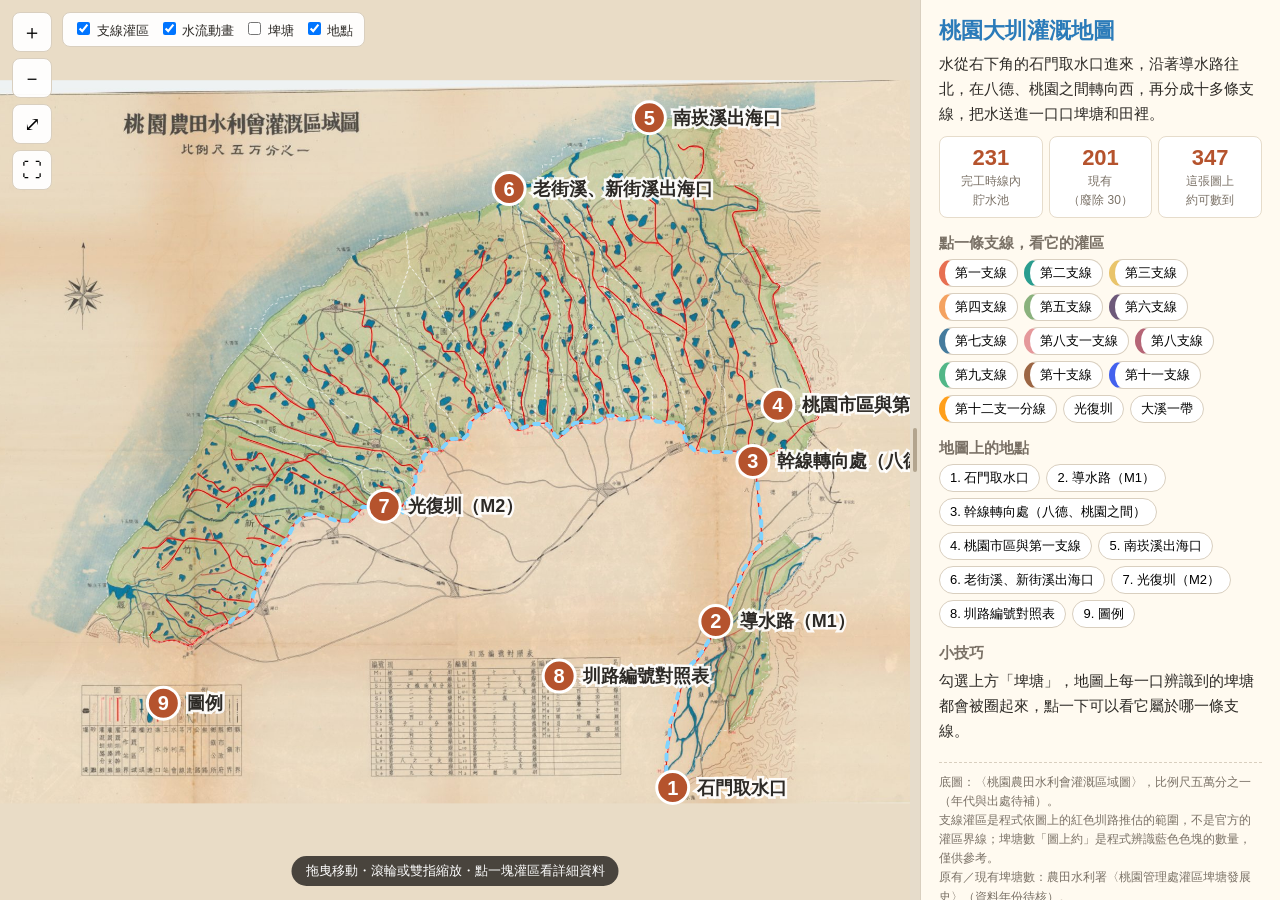
==== commit bdb79781: "Add files via upload" ====
--- a/map.html
+++ b/map.html
@@ -5,6 +5,18 @@
 <meta name="viewport" content="width=device-width, initial-scale=1">
 <title>一水千田｜互動灌溉地圖</title>
 <style>
+  /* ============================================================
+     ★ 可以自己調整的數字（改完存檔，瀏覽器按 F5）
+     ============================================================ */
+  :root {
+    --panel-width: 360px;        /* 右邊文字欄的寬度（電腦） */
+    --panel-height: 42%;         /* 下方文字欄的高度（手機） */
+    --panel-padding: 16px 18px;  /* 文字離欄位邊框的距離：上下 左右 */
+    --text-size: 15px;           /* 說明文字大小 */
+    --title-size: 22px;          /* 標題大小 */
+    --line-gap: 1.65;            /* 行距 */
+    --para-gap: 6px;             /* 段落之間的距離 */
+  }
   * { box-sizing: border-box; }
   html, body { margin: 0; height: 100%; font-family: "Microsoft JhengHei", "PingFang TC", sans-serif; color: #2d2a26; background: #2d2a26; }
   .app { display: flex; height: 100%; }
@@ -44,10 +56,10 @@
           padding: 6px 14px; border-radius: 999px; font-size: 13px; z-index: 5; pointer-events: none; transition: opacity .5s; white-space: nowrap; }
 
   /* ---- 資訊面板 ---- */
-  .panel { width: 360px; background: #fffaf0; overflow-y: auto; padding: 16px 18px; border-left: 1px solid #d9cfbf; }
-  .panel h2 { margin: 0 0 4px; font-size: 22px; color: #2b7bb9; }
+  .panel { width: var(--panel-width); flex: none; background: #fffaf0; overflow-y: auto; padding: var(--panel-padding); border-left: 1px solid #d9cfbf; }
+  .panel h2 { margin: 0 0 4px; font-size: var(--title-size); color: #2b7bb9; }
   .panel h3 { margin: 16px 0 6px; font-size: 15px; color: #7a7166; }
-  .panel p { margin: 6px 0; line-height: 1.65; font-size: 15px; }
+  .panel p { margin: var(--para-gap) 0; line-height: var(--line-gap); font-size: var(--text-size); }
   .stats { display: grid; grid-template-columns: repeat(3,1fr); gap: 6px; margin: 10px 0; }
   .stat { background: white; border: 1px solid #e6dccb; border-radius: 8px; padding: 8px 4px; text-align: center; }
   .stat b { display: block; font-size: 22px; color: #b5532d; }
@@ -57,15 +69,23 @@
   .chip:hover { border-color: #2b7bb9; color: #2b7bb9; }
   .bar { display: flex; height: 14px; border-radius: 7px; overflow: hidden; background: #eee; margin: 6px 0; }
   .bar i { display: block; }
-  .uses { margin: 4px 0; padding-left: 18px; font-size: 14px; line-height: 1.6; }
+  .uses { margin: 4px 0; padding-left: 18px; font-size: calc(var(--text-size) - 1px); line-height: var(--line-gap); }
   .tag { display: inline-block; font-size: 11px; padding: 1px 7px; border-radius: 999px; color: white; background: #6b7280; margin-left: 6px; vertical-align: middle; }
   .tag.ok { background: #2f855a; } .tag.wait { background: #d97706; }
   .back { margin-top: 12px; border: 0; background: #2b7bb9; color: white; padding: 8px 16px; border-radius: 999px; font: inherit; cursor: pointer; }
   .note { font-size: 12px; color: #7a7166; line-height: 1.6; margin-top: 18px; border-top: 1px dashed #d9cfbf; padding-top: 10px; }
 
+  /* 文字欄和地圖中間的分隔線：可以拖曳 */
+  .divider { flex: none; width: 10px; background: #e6dccb; cursor: col-resize; position: relative; touch-action: none; }
+  .divider::after { content: ""; position: absolute; left: 50%; top: 50%; transform: translate(-50%,-50%);
+                    width: 4px; height: 44px; border-radius: 4px; background: #b3a58f; }
+  .divider:hover, .divider.on { background: #cfe3f2; }
+
   @media (max-width: 760px) {
     .app { flex-direction: column; }
-    .panel { width: 100%; height: 42%; border-left: 0; border-top: 1px solid #d9cfbf; }
+    .panel { width: 100%; height: var(--panel-height); border-left: 0; border-top: 1px solid #d9cfbf; }
+    .divider { width: 100%; height: 12px; cursor: row-resize; }
+    .divider::after { width: 44px; height: 4px; }
     .layers { font-size: 12px; }
   }
   @media (prefers-reduced-motion: reduce) { .flow { animation: none; } #lift { transition: none; } }
@@ -109,6 +129,7 @@
     </div>
     <div class="hint" id="hint">拖曳移動・滾輪或雙指縮放・點一塊灌區看詳細資料</div>
   </div>
+  <div class="divider" id="divider" title="拖曳調整文字欄寬度（點兩下恢復預設）"></div>
   <aside class="panel" id="panel"></aside>
 </div>
 
@@ -361,6 +382,39 @@
     <p>${p.text}</p><button class="back" onclick="showOverview()">回到全圖</button>${noteHTML()}`;
 }
 
+/* =========================================================
+   6. 拖曳分隔線，調整文字欄寬度／高度
+   - 也可以在網址後面加 ?panel=300（寬度）&text=16（字級），
+     例如首頁的 <iframe src="map.html?panel=300">
+   ========================================================= */
+const root = document.documentElement;
+const qs = new URLSearchParams(location.search);
+if (qs.get('panel')) root.style.setProperty('--panel-width', parseInt(qs.get('panel')) + 'px');
+if (qs.get('text')) root.style.setProperty('--text-size', parseInt(qs.get('text')) + 'px');
+try { const sv = JSON.parse(localStorage.getItem('yq-map-panel') || 'null'); if (sv && !qs.get('panel')) { if (sv.w) root.style.setProperty('--panel-width', sv.w + 'px'); if (sv.h) root.style.setProperty('--panel-height', sv.h + '%'); } } catch (_) {}
+const divider = document.getElementById('divider');
+const isMobile = () => matchMedia('(max-width: 760px)').matches;
+let resizing = false;
+divider.addEventListener('pointerdown', e => { resizing = true; divider.classList.add('on'); divider.setPointerCapture(e.pointerId); e.preventDefault(); });
+divider.addEventListener('pointermove', e => {
+  if (!resizing) return;
+  const app = document.querySelector('.app').getBoundingClientRect();
+  if (isMobile()) {
+    const h = Math.min(75, Math.max(20, (app.bottom - e.clientY) / app.height * 100));
+    root.style.setProperty('--panel-height', h.toFixed(1) + '%');
+  } else {
+    const w = Math.min(app.width * 0.6, Math.max(240, app.right - e.clientX));
+    root.style.setProperty('--panel-width', Math.round(w) + 'px');
+  }
+  apply();
+});
+const endResize = () => {
+  if (!resizing) return; resizing = false; divider.classList.remove('on');
+  try { localStorage.setItem('yq-map-panel', JSON.stringify({ w: parseInt(getComputedStyle(root).getPropertyValue('--panel-width')), h: parseFloat(getComputedStyle(root).getPropertyValue('--panel-height')) })); } catch (_) {}
+};
+divider.addEventListener('pointerup', endResize); divider.addEventListener('pointercancel', endResize);
+divider.addEventListener('dblclick', () => { root.style.removeProperty('--panel-width'); root.style.removeProperty('--panel-height'); try { localStorage.removeItem('yq-map-panel'); } catch (_) {} apply(); });
+
 /* 開始 */
 showOverview();
 requestAnimationFrame(() => { vb = fitBox([300, 100, 4500, 3450], 0.02); apply(); });
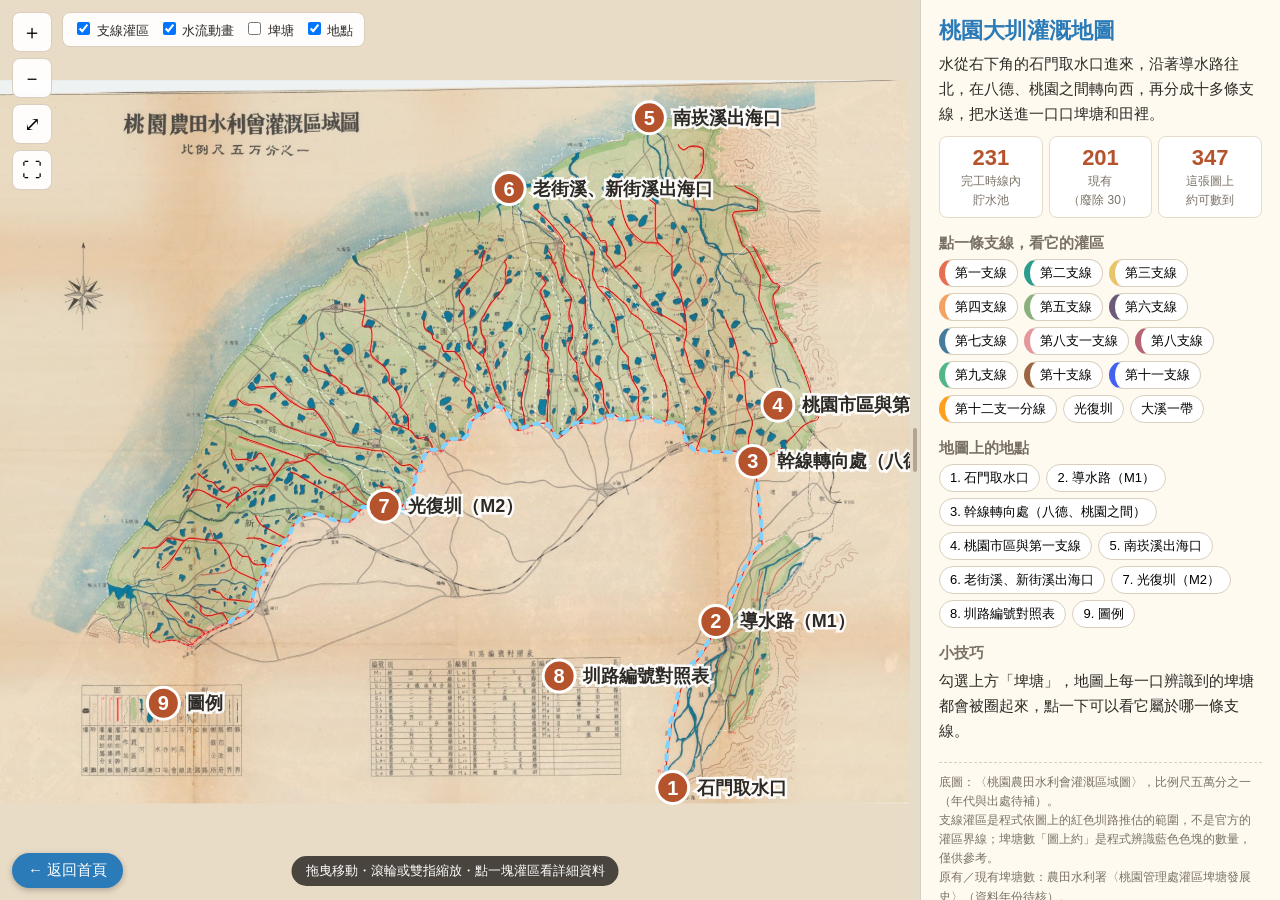
==== commit ff76cd99: "Add files via upload" ====
--- a/map.html
+++ b/map.html
@@ -52,6 +52,11 @@
   .tools button { width: 40px; height: 40px; font-size: 20px; cursor: pointer; }
   .layers { position: absolute; left: 62px; top: 12px; padding: 6px 10px; font-size: 13px; z-index: 5; display: flex; gap: 10px; flex-wrap: wrap; max-width: calc(100% - 80px); }
   .layers label { white-space: nowrap; cursor: pointer; }
+  /* 返回首頁按鈕（左下角） */
+  .home { position: absolute; left: 12px; bottom: 12px; z-index: 6; background: #2b7bb9; color: white; text-decoration: none;
+          padding: 8px 16px; border-radius: 999px; font-size: 15px; box-shadow: 0 2px 6px rgba(0,0,0,.25); }
+  .home:hover { background: #1f6399; }
+  .embedded .home { display: none; }   /* 地圖放在首頁裡面時，不需要這個按鈕 */
   .hint { position: absolute; left: 50%; bottom: 14px; transform: translateX(-50%); background: rgba(45,42,38,.85); color: white;
           padding: 6px 14px; border-radius: 999px; font-size: 13px; z-index: 5; pointer-events: none; transition: opacity .5s; white-space: nowrap; }
 
@@ -87,6 +92,7 @@
     .divider { width: 100%; height: 12px; cursor: row-resize; }
     .divider::after { width: 44px; height: 4px; }
     .layers { font-size: 12px; }
+    .hint { bottom: 58px; white-space: normal; text-align: center; width: max-content; max-width: 90%; }
   }
   @media (prefers-reduced-motion: reduce) { .flow { animation: none; } #lift { transition: none; } }
 </style>
@@ -127,6 +133,7 @@
       <label><input type="checkbox" data-layer="ponds"> 埤塘</label>
       <label><input type="checkbox" data-layer="pois" checked> 地點</label>
     </div>
+    <a class="home" href="index.html" target="_top">← 返回首頁</a>
     <div class="hint" id="hint">拖曳移動・滾輪或雙指縮放・點一塊灌區看詳細資料</div>
   </div>
   <div class="divider" id="divider" title="拖曳調整文字欄寬度（點兩下恢復預設）"></div>
@@ -415,6 +422,9 @@
 divider.addEventListener('pointerup', endResize); divider.addEventListener('pointercancel', endResize);
 divider.addEventListener('dblclick', () => { root.style.removeProperty('--panel-width'); root.style.removeProperty('--panel-height'); try { localStorage.removeItem('yq-map-panel'); } catch (_) {} apply(); });
 
+/* 如果地圖是放在首頁裡（iframe），就把「返回首頁」藏起來 */
+if (window.self !== window.top) document.body.classList.add('embedded');
+
 /* 開始 */
 showOverview();
 requestAnimationFrame(() => { vb = fitBox([300, 100, 4500, 3450], 0.02); apply(); });
